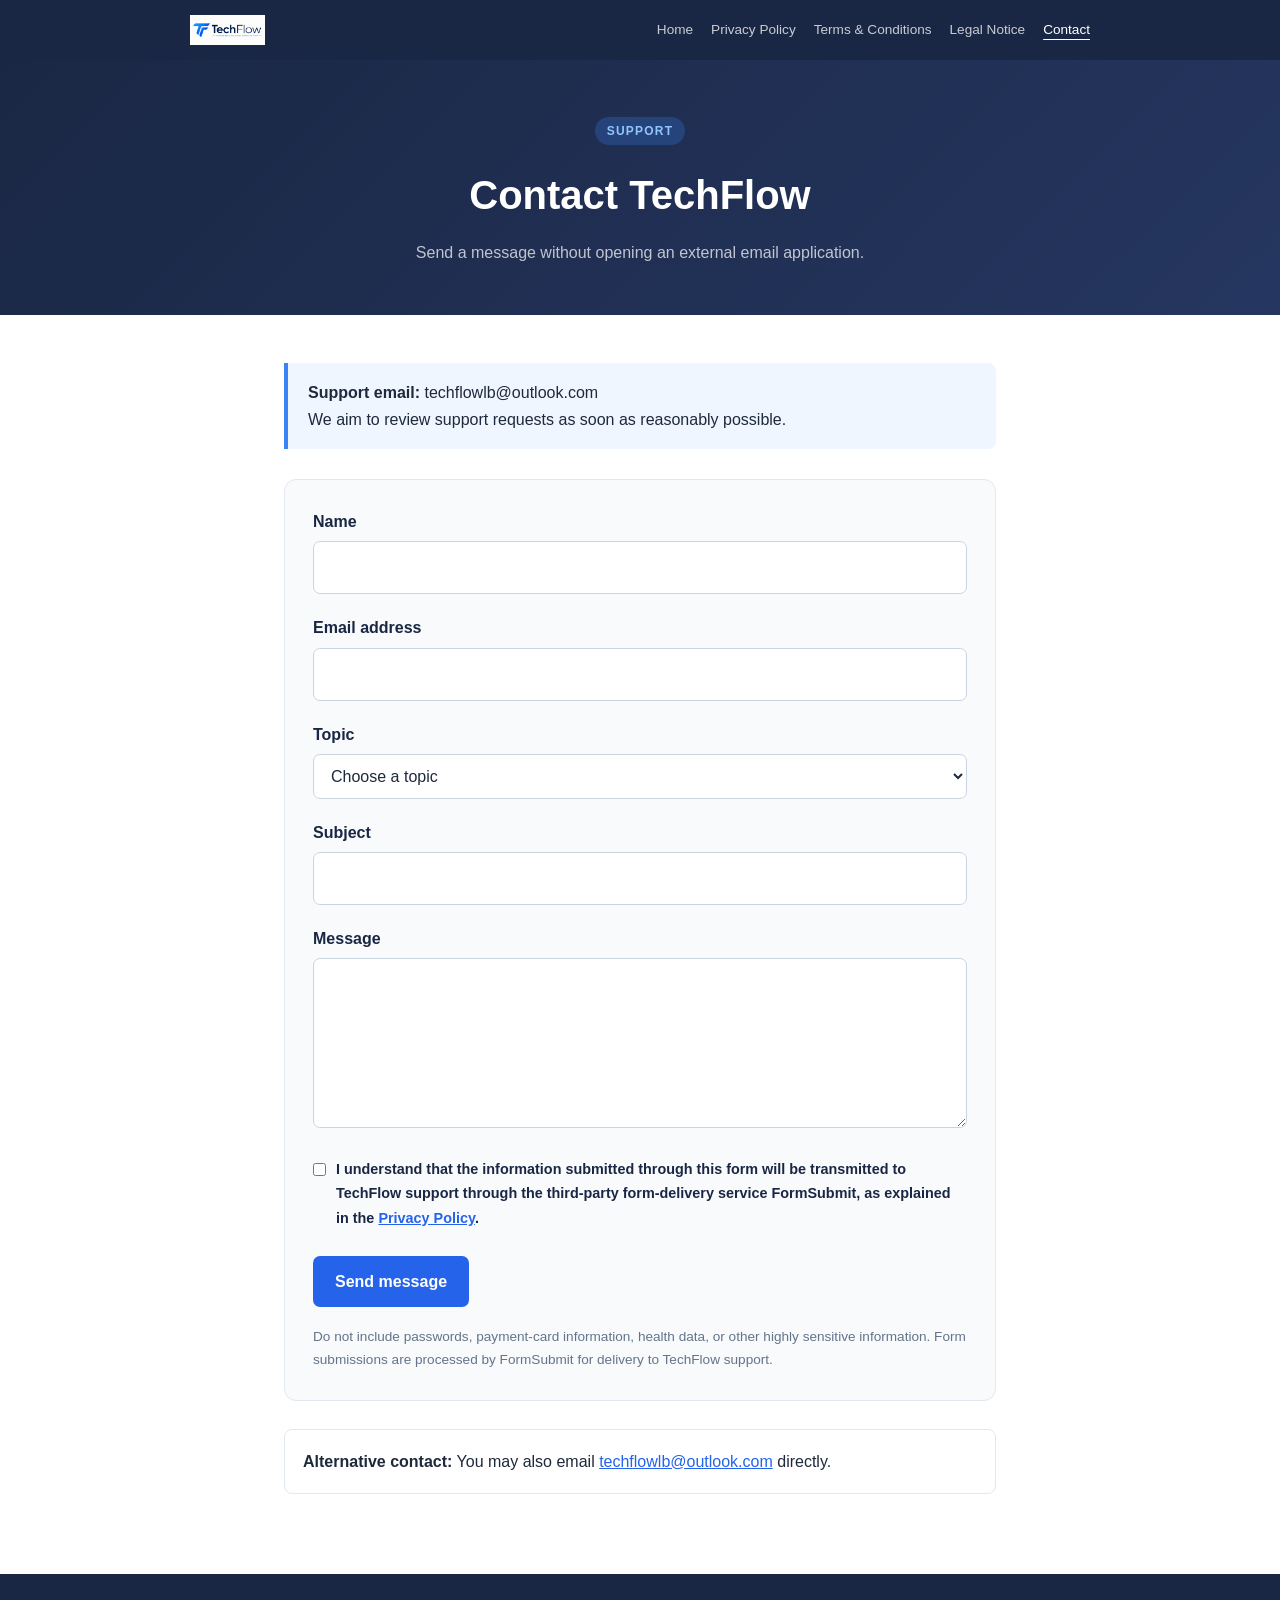
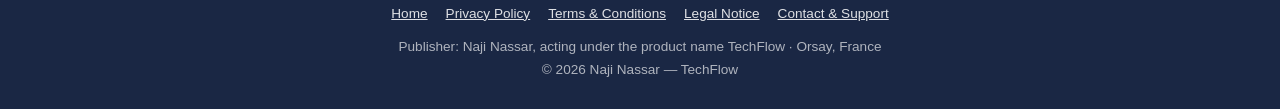
==== contact/index.html @ d801c538 "adding contact page" ====
<!DOCTYPE html>
<html lang="en">
<head>
  <meta charset="utf-8"/>
  <meta name="viewport" content="width=device-width, initial-scale=1.0"/>
  <meta name="description" content="Contact TechFlow support through our secure online contact form."/>
  <link rel="canonical" href="https://3nai-pro.github.io/techflow-legal/contact/"/>
  <title>Contact &amp; Support — TechFlow</title>
  <style>
    *,*::before,*::after{box-sizing:border-box;margin:0;padding:0}
    :root{--navy:#1a2744;--navy-mid:#253660;--primary:#3b82f6;--primary-dk:#2563eb;--text:#1e293b;--muted:#64748b;--border:#e2e8f0;--surface:#f8fafc;--white:#fff;--radius:8px}
    body{font-family:-apple-system,BlinkMacSystemFont,"Segoe UI",Roboto,"Helvetica Neue",Arial,sans-serif;font-size:16px;line-height:1.7;color:var(--text);background:var(--white)}
    header{background:var(--navy);padding:0 24px}
    .header-inner{max-width:900px;margin:auto;display:flex;align-items:center;justify-content:space-between;min-height:60px}
    .logo-link{display:flex;align-items:center;text-decoration:none}
    nav{display:flex;flex-wrap:wrap;justify-content:flex-end;gap:6px 18px}
    nav a{color:rgba(255,255,255,.76);text-decoration:none;font-size:.85rem}
    nav a:hover,nav a:focus,nav a[aria-current="page"]{color:#fff;text-decoration:underline;text-underline-offset:5px}
    .hero{background:linear-gradient(135deg,var(--navy),var(--navy-mid));color:#fff;padding:56px 24px 48px;text-align:center}
    .hero-tag{display:inline-block;background:rgba(59,130,246,.25);color:#93c5fd;font-size:.75rem;font-weight:600;letter-spacing:.1em;text-transform:uppercase;padding:4px 12px;border-radius:20px;margin-bottom:16px}
    .hero h1{font-size:clamp(1.8rem,4vw,2.5rem);margin-bottom:10px}
    .hero p{color:rgba(255,255,255,.72)}
    main{max-width:760px;margin:auto;padding:48px 24px 80px}
    .intro{background:#eff6ff;border-left:4px solid var(--primary);padding:16px 20px;border-radius:0 var(--radius) var(--radius) 0;margin-bottom:30px}
    form{background:var(--surface);border:1px solid var(--border);border-radius:12px;padding:28px}
    .field{margin-bottom:20px}
    label{display:block;font-weight:650;color:var(--navy);margin-bottom:6px}
    input,select,textarea{width:100%;padding:12px 13px;border:1px solid #cbd5e1;border-radius:7px;font:inherit;background:#fff;color:var(--text)}
    textarea{min-height:170px;resize:vertical}
    input:focus,select:focus,textarea:focus{outline:3px solid rgba(59,130,246,.22);border-color:var(--primary)}
    .consent{display:flex;gap:10px;align-items:flex-start;font-size:.9rem}
    .consent input{width:auto;margin-top:6px}
    .honeypot{display:none}
    button{border:0;border-radius:7px;padding:12px 22px;background:var(--primary-dk);color:#fff;font:inherit;font-weight:700;cursor:pointer}
    button:hover,button:focus{background:#1d4ed8}
    .privacy-note{font-size:.85rem;color:var(--muted);margin-top:18px}
    .direct{margin-top:28px;padding:18px;border:1px solid var(--border);border-radius:8px}
    a{color:var(--primary-dk)}
    footer{background:var(--navy);color:rgba(255,255,255,.65);text-align:center;padding:28px 24px;font-size:.85rem}
    footer a{color:rgba(255,255,255,.86)}
    .footer-links{display:flex;flex-wrap:wrap;justify-content:center;gap:8px 18px;margin-bottom:10px}
    @media(max-width:700px){.header-inner{align-items:flex-start;padding:10px 0}nav{gap:5px 11px}nav a{font-size:.77rem}form{padding:20px}}
  </style>
</head>
<body>
<header>
  <div class="header-inner">
    <a class="logo-link" href="https://3nai-pro.github.io/techflow-legal/"><img src="../assets/techflow-logo-light.png" alt="TechFlow" height="30"/></a>
    <nav aria-label="Main navigation">
      <a href="https://3nai-pro.github.io/techflow-legal/">Home</a>
      <a href="https://3nai-pro.github.io/techflow-legal/privacy-policy/">Privacy Policy</a>
      <a href="https://3nai-pro.github.io/techflow-legal/terms-and-conditions/">Terms &amp; Conditions</a>
      <a href="https://3nai-pro.github.io/techflow-legal/legal-notice/">Legal Notice</a>
      <a href="https://3nai-pro.github.io/techflow-legal/contact/" aria-current="page">Contact</a>
    </nav>
  </div>
</header>
<div class="hero">
  <div class="hero-tag">Support</div>
  <h1>Contact TechFlow</h1>
  <p>Send a message without opening an external email application.</p>
</div>
<main>
  <div class="intro"><strong>Support email:</strong> techflowlb@outlook.com<br/>We aim to review support requests as soon as reasonably possible.</div>

  <form action="https://formsubmit.co/techflowlb@outlook.com" method="POST">
    <input type="hidden" name="_subject" value="New TechFlow support request"/>
    <input type="hidden" name="_next" value="https://3nai-pro.github.io/techflow-legal/contact/thanks/"/>
    <input type="hidden" name="_template" value="table"/>
    <input type="hidden" name="_captcha" value="true"/>
    <input type="text" name="_honey" class="honeypot" tabindex="-1" autocomplete="off"/>

    <div class="field">
      <label for="name">Name</label>
      <input id="name" name="name" type="text" autocomplete="name" maxlength="120" required/>
    </div>
    <div class="field">
      <label for="reply-email">Email address</label>
      <input id="reply-email" name="email" type="email" autocomplete="email" maxlength="254" required/>
    </div>
    <div class="field">
      <label for="topic">Topic</label>
      <select id="topic" name="topic" required>
        <option value="">Choose a topic</option>
        <option>Technical support</option>
        <option>Privacy or data request</option>
        <option>Billing or commercial question</option>
        <option>Legal documents</option>
        <option>Feedback or feature request</option>
        <option>Other</option>
      </select>
    </div>
    <div class="field">
      <label for="subject">Subject</label>
      <input id="subject" name="subject" type="text" maxlength="160" required/>
    </div>
    <div class="field">
      <label for="message">Message</label>
      <textarea id="message" name="message" maxlength="5000" required></textarea>
    </div>
    <div class="field consent">
      <input id="consent" name="privacy_acknowledgement" type="checkbox" value="Accepted" required/>
      <label for="consent">I understand that the information submitted through this form will be transmitted to TechFlow support through the third-party form-delivery service FormSubmit, as explained in the <a href="https://3nai-pro.github.io/techflow-legal/privacy-policy/">Privacy Policy</a>.</label>
    </div>
    <button type="submit">Send message</button>
    <p class="privacy-note">Do not include passwords, payment-card information, health data, or other highly sensitive information. Form submissions are processed by FormSubmit for delivery to TechFlow support.</p>
  </form>

  <div class="direct">
    <strong>Alternative contact:</strong> You may also email <a href="mailto:techflowlb@outlook.com">techflowlb@outlook.com</a> directly.
  </div>
</main>
<footer>
  <div class="footer-links">
    <a href="https://3nai-pro.github.io/techflow-legal/">Home</a><a href="https://3nai-pro.github.io/techflow-legal/privacy-policy/">Privacy Policy</a><a href="https://3nai-pro.github.io/techflow-legal/terms-and-conditions/">Terms &amp; Conditions</a><a href="https://3nai-pro.github.io/techflow-legal/legal-notice/">Legal Notice</a><a href="https://3nai-pro.github.io/techflow-legal/contact/">Contact &amp; Support</a>
  </div>
  <div>Publisher: Naji Nassar, acting under the product name TechFlow · Orsay, France</div>
  <div>© 2026 Naji Nassar — TechFlow</div>
</footer>
</body>
</html>
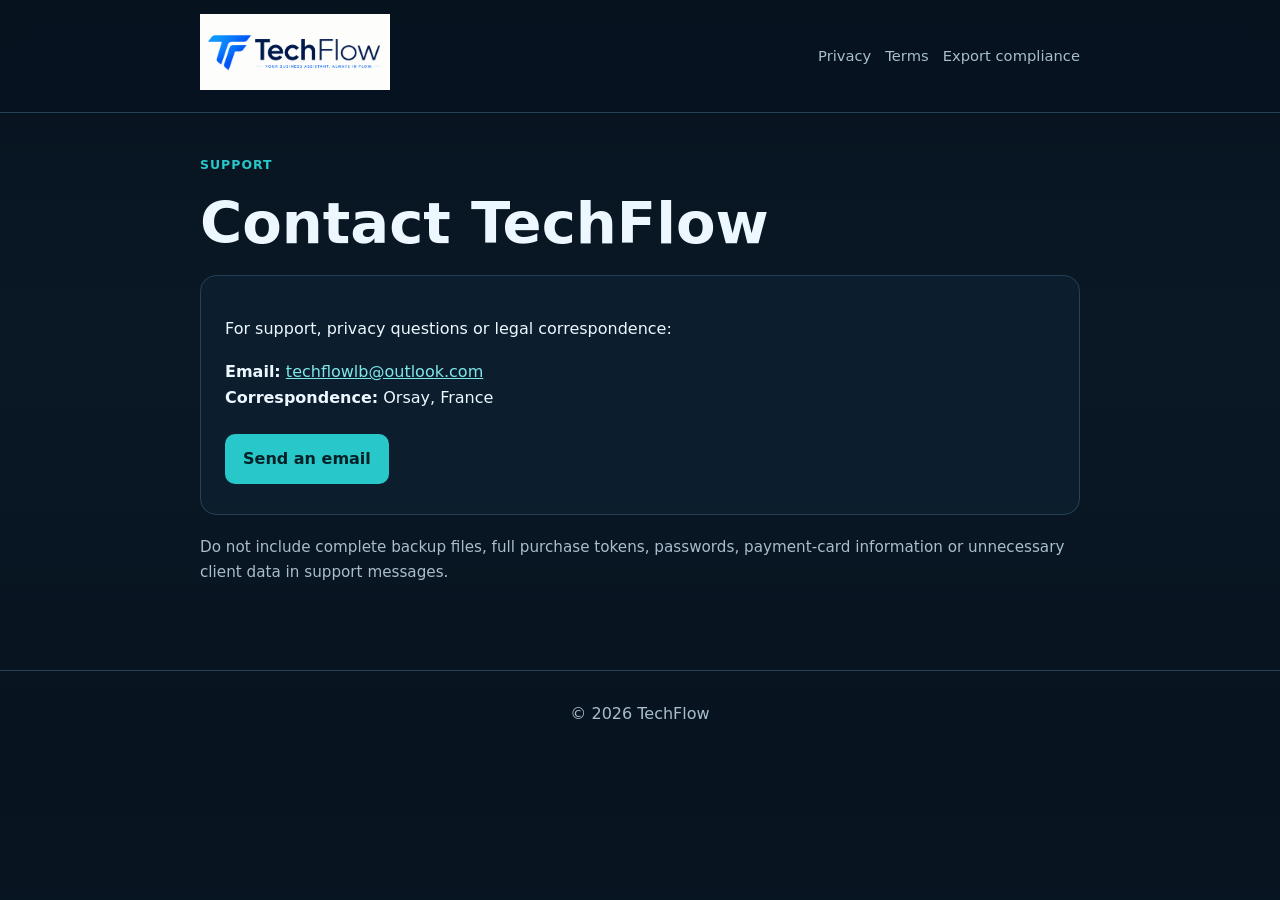
==== commit c4b72ba4: "Add files via upload" ====
--- a/contact/index.html
+++ b/contact/index.html
@@ -1,121 +1 @@
-<!DOCTYPE html>
-<html lang="en">
-<head>
-  <meta charset="utf-8"/>
-  <meta name="viewport" content="width=device-width, initial-scale=1.0"/>
-  <meta name="description" content="Contact TechFlow support through our secure online contact form."/>
-  <link rel="canonical" href="https://3nai-pro.github.io/techflow-legal/contact/"/>
-  <title>Contact &amp; Support — TechFlow</title>
-  <style>
-    *,*::before,*::after{box-sizing:border-box;margin:0;padding:0}
-    :root{--navy:#1a2744;--navy-mid:#253660;--primary:#3b82f6;--primary-dk:#2563eb;--text:#1e293b;--muted:#64748b;--border:#e2e8f0;--surface:#f8fafc;--white:#fff;--radius:8px}
-    body{font-family:-apple-system,BlinkMacSystemFont,"Segoe UI",Roboto,"Helvetica Neue",Arial,sans-serif;font-size:16px;line-height:1.7;color:var(--text);background:var(--white)}
-    header{background:var(--navy);padding:0 24px}
-    .header-inner{max-width:900px;margin:auto;display:flex;align-items:center;justify-content:space-between;min-height:60px}
-    .logo-link{display:flex;align-items:center;text-decoration:none}
-    nav{display:flex;flex-wrap:wrap;justify-content:flex-end;gap:6px 18px}
-    nav a{color:rgba(255,255,255,.76);text-decoration:none;font-size:.85rem}
-    nav a:hover,nav a:focus,nav a[aria-current="page"]{color:#fff;text-decoration:underline;text-underline-offset:5px}
-    .hero{background:linear-gradient(135deg,var(--navy),var(--navy-mid));color:#fff;padding:56px 24px 48px;text-align:center}
-    .hero-tag{display:inline-block;background:rgba(59,130,246,.25);color:#93c5fd;font-size:.75rem;font-weight:600;letter-spacing:.1em;text-transform:uppercase;padding:4px 12px;border-radius:20px;margin-bottom:16px}
-    .hero h1{font-size:clamp(1.8rem,4vw,2.5rem);margin-bottom:10px}
-    .hero p{color:rgba(255,255,255,.72)}
-    main{max-width:760px;margin:auto;padding:48px 24px 80px}
-    .intro{background:#eff6ff;border-left:4px solid var(--primary);padding:16px 20px;border-radius:0 var(--radius) var(--radius) 0;margin-bottom:30px}
-    form{background:var(--surface);border:1px solid var(--border);border-radius:12px;padding:28px}
-    .field{margin-bottom:20px}
-    label{display:block;font-weight:650;color:var(--navy);margin-bottom:6px}
-    input,select,textarea{width:100%;padding:12px 13px;border:1px solid #cbd5e1;border-radius:7px;font:inherit;background:#fff;color:var(--text)}
-    textarea{min-height:170px;resize:vertical}
-    input:focus,select:focus,textarea:focus{outline:3px solid rgba(59,130,246,.22);border-color:var(--primary)}
-    .consent{display:flex;gap:10px;align-items:flex-start;font-size:.9rem}
-    .consent input{width:auto;margin-top:6px}
-    .honeypot{display:none}
-    button{border:0;border-radius:7px;padding:12px 22px;background:var(--primary-dk);color:#fff;font:inherit;font-weight:700;cursor:pointer}
-    button:hover,button:focus{background:#1d4ed8}
-    .privacy-note{font-size:.85rem;color:var(--muted);margin-top:18px}
-    .direct{margin-top:28px;padding:18px;border:1px solid var(--border);border-radius:8px}
-    a{color:var(--primary-dk)}
-    footer{background:var(--navy);color:rgba(255,255,255,.65);text-align:center;padding:28px 24px;font-size:.85rem}
-    footer a{color:rgba(255,255,255,.86)}
-    .footer-links{display:flex;flex-wrap:wrap;justify-content:center;gap:8px 18px;margin-bottom:10px}
-    @media(max-width:700px){.header-inner{align-items:flex-start;padding:10px 0}nav{gap:5px 11px}nav a{font-size:.77rem}form{padding:20px}}
-  </style>
-</head>
-<body>
-<header>
-  <div class="header-inner">
-    <a class="logo-link" href="https://3nai-pro.github.io/techflow-legal/"><img src="../assets/techflow-logo-light.png" alt="TechFlow" height="30"/></a>
-    <nav aria-label="Main navigation">
-      <a href="https://3nai-pro.github.io/techflow-legal/">Home</a>
-      <a href="https://3nai-pro.github.io/techflow-legal/privacy-policy/">Privacy Policy</a>
-      <a href="https://3nai-pro.github.io/techflow-legal/terms-and-conditions/">Terms &amp; Conditions</a>
-      <a href="https://3nai-pro.github.io/techflow-legal/legal-notice/">Legal Notice</a>
-      <a href="https://3nai-pro.github.io/techflow-legal/contact/" aria-current="page">Contact</a>
-    </nav>
-  </div>
-</header>
-<div class="hero">
-  <div class="hero-tag">Support</div>
-  <h1>Contact TechFlow</h1>
-  <p>Send a message without opening an external email application.</p>
-</div>
-<main>
-  <div class="intro"><strong>Support email:</strong> techflowlb@outlook.com<br/>We aim to review support requests as soon as reasonably possible.</div>
-
-  <form action="https://formsubmit.co/techflowlb@outlook.com" method="POST">
-    <input type="hidden" name="_subject" value="New TechFlow support request"/>
-    <input type="hidden" name="_next" value="https://3nai-pro.github.io/techflow-legal/contact/thanks/"/>
-    <input type="hidden" name="_template" value="table"/>
-    <input type="hidden" name="_captcha" value="true"/>
-    <input type="text" name="_honey" class="honeypot" tabindex="-1" autocomplete="off"/>
-
-    <div class="field">
-      <label for="name">Name</label>
-      <input id="name" name="name" type="text" autocomplete="name" maxlength="120" required/>
-    </div>
-    <div class="field">
-      <label for="reply-email">Email address</label>
-      <input id="reply-email" name="email" type="email" autocomplete="email" maxlength="254" required/>
-    </div>
-    <div class="field">
-      <label for="topic">Topic</label>
-      <select id="topic" name="topic" required>
-        <option value="">Choose a topic</option>
-        <option>Technical support</option>
-        <option>Privacy or data request</option>
-        <option>Billing or commercial question</option>
-        <option>Legal documents</option>
-        <option>Feedback or feature request</option>
-        <option>Other</option>
-      </select>
-    </div>
-    <div class="field">
-      <label for="subject">Subject</label>
-      <input id="subject" name="subject" type="text" maxlength="160" required/>
-    </div>
-    <div class="field">
-      <label for="message">Message</label>
-      <textarea id="message" name="message" maxlength="5000" required></textarea>
-    </div>
-    <div class="field consent">
-      <input id="consent" name="privacy_acknowledgement" type="checkbox" value="Accepted" required/>
-      <label for="consent">I understand that the information submitted through this form will be transmitted to TechFlow support through the third-party form-delivery service FormSubmit, as explained in the <a href="https://3nai-pro.github.io/techflow-legal/privacy-policy/">Privacy Policy</a>.</label>
-    </div>
-    <button type="submit">Send message</button>
-    <p class="privacy-note">Do not include passwords, payment-card information, health data, or other highly sensitive information. Form submissions are processed by FormSubmit for delivery to TechFlow support.</p>
-  </form>
-
-  <div class="direct">
-    <strong>Alternative contact:</strong> You may also email <a href="mailto:techflowlb@outlook.com">techflowlb@outlook.com</a> directly.
-  </div>
-</main>
-<footer>
-  <div class="footer-links">
-    <a href="https://3nai-pro.github.io/techflow-legal/">Home</a><a href="https://3nai-pro.github.io/techflow-legal/privacy-policy/">Privacy Policy</a><a href="https://3nai-pro.github.io/techflow-legal/terms-and-conditions/">Terms &amp; Conditions</a><a href="https://3nai-pro.github.io/techflow-legal/legal-notice/">Legal Notice</a><a href="https://3nai-pro.github.io/techflow-legal/contact/">Contact &amp; Support</a>
-  </div>
-  <div>Publisher: Naji Nassar, acting under the product name TechFlow · Orsay, France</div>
-  <div>© 2026 Naji Nassar — TechFlow</div>
-</footer>
-</body>
-</html>+<!doctype html><html lang="en"><head><meta charset="utf-8"><meta name="viewport" content="width=device-width,initial-scale=1"><title>Contact TechFlow</title><link rel="icon" href="../assets/favicon.png"><link rel="stylesheet" href="../assets/styles.css"></head><body><header><nav class="nav"><a href="../"><img src="../assets/techflow-logo.png" alt="TechFlow"></a><div class="links"><a href="../privacy-policy/">Privacy</a><a href="../terms-and-conditions/">Terms</a><a href="../export-compliance/">Export compliance</a></div></nav></header><main><div class="eyebrow">Support</div><h1>Contact TechFlow</h1><div class="card"><p>For support, privacy questions or legal correspondence:</p><p><strong>Email:</strong> <a href="mailto:techflowlb@outlook.com">techflowlb@outlook.com</a><br><strong>Correspondence:</strong> Orsay, France</p><a class="button" href="mailto:techflowlb@outlook.com?subject=TechFlow%20Support">Send an email</a></div><p class="meta">Do not include complete backup files, full purchase tokens, passwords, payment-card information or unnecessary client data in support messages.</p></main><footer>© <span data-year></span> TechFlow</footer><script src="../assets/site.js"></script></body></html>
--- a/assets/styles.css
+++ b/assets/styles.css
@@ -0,0 +1 @@
+:root{--bg:#07131f;--card:#0d2030;--text:#edf7ff;--muted:#a9bdcc;--accent:#28c7c9;--line:#244257;--warn:#ffcf66;--max:920px}*{box-sizing:border-box}html{scroll-behavior:smooth}body{margin:0;font-family:Inter,system-ui,-apple-system,BlinkMacSystemFont,"Segoe UI",sans-serif;background:linear-gradient(180deg,#07131f,#0a1825 45%,#07131f);color:var(--text);line-height:1.65}a{color:#7ee7e8}header{border-bottom:1px solid var(--line);background:rgba(7,19,31,.94);position:sticky;top:0;backdrop-filter:blur(10px);z-index:5}.nav{max-width:var(--max);margin:auto;padding:14px 20px;display:flex;align-items:center;gap:20px;justify-content:space-between}.nav img{width:190px;max-width:48vw}.links{display:flex;flex-wrap:wrap;gap:14px;font-size:.92rem}.links a{text-decoration:none;color:var(--muted)}.links a:hover{color:var(--text)}main{max-width:var(--max);margin:auto;padding:42px 20px 70px}.hero{padding:36px 0 28px}.eyebrow{color:var(--accent);font-weight:700;letter-spacing:.08em;text-transform:uppercase;font-size:.78rem}h1{font-size:clamp(2rem,5vw,3.6rem);line-height:1.08;margin:.3em 0}h2{margin-top:2.2em;border-bottom:1px solid var(--line);padding-bottom:.35em}h3{margin-top:1.6em}.lead{font-size:1.16rem;color:var(--muted);max-width:760px}.card{background:rgba(13,32,48,.78);border:1px solid var(--line);border-radius:16px;padding:24px;margin:20px 0}.notice{border-left:4px solid var(--warn);background:#211d13;padding:16px 18px;border-radius:8px}.good{border-left:4px solid var(--accent);background:#0b272b;padding:16px 18px;border-radius:8px}table{width:100%;border-collapse:collapse;margin:18px 0;background:rgba(13,32,48,.45)}th,td{border:1px solid var(--line);padding:11px;text-align:left;vertical-align:top}th{background:#102b3e}code{background:#102b3e;padding:.12em .35em;border-radius:5px}footer{border-top:1px solid var(--line);color:var(--muted);padding:30px 20px;text-align:center}.button{display:inline-block;background:var(--accent);color:#042027;text-decoration:none;font-weight:750;padding:12px 18px;border-radius:10px;margin:6px 8px 6px 0}.button.secondary{background:transparent;border:1px solid var(--line);color:var(--text)}ul{padding-left:1.25rem}.meta{color:var(--muted);font-size:.95rem}.toc a{display:block;padding:5px 0;text-decoration:none}@media(max-width:700px){.nav{align-items:flex-start;flex-direction:column}.links{gap:10px}main{padding-top:24px}table{font-size:.9rem;display:block;overflow-x:auto}}
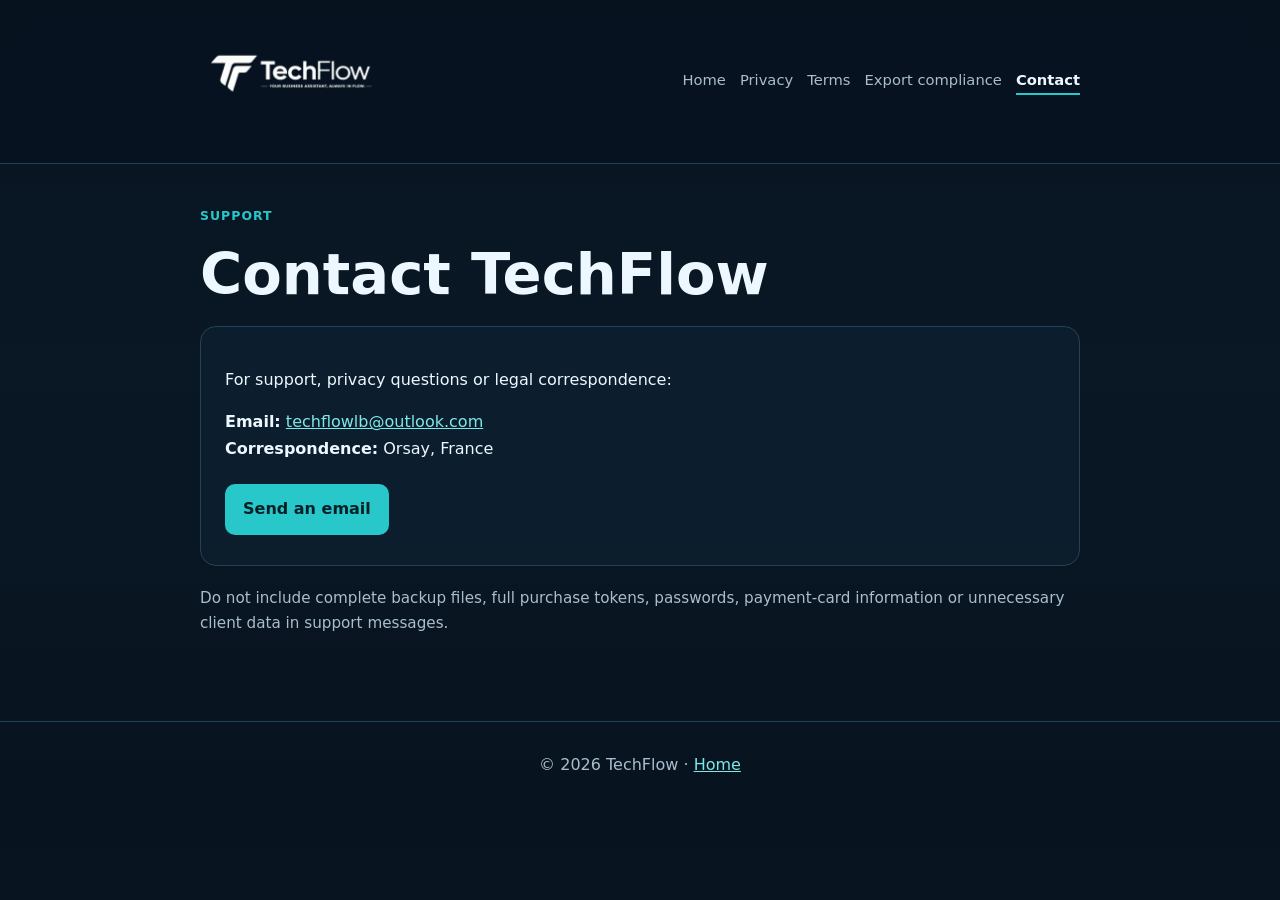
==== commit 85e1da86: "updating webpage browser icon" ====
--- a/contact/index.html
+++ b/contact/index.html
@@ -1 +1 @@
-<!doctype html><html lang="en"><head><meta charset="utf-8"><meta name="viewport" content="width=device-width,initial-scale=1"><title>Contact TechFlow</title><link rel="icon" href="../assets/favicon.png"><link rel="stylesheet" href="../assets/styles.css"></head><body><header><nav class="nav"><a href="../"><img src="../assets/techflow-logo.png" alt="TechFlow"></a><div class="links"><a href="../privacy-policy/">Privacy</a><a href="../terms-and-conditions/">Terms</a><a href="../export-compliance/">Export compliance</a></div></nav></header><main><div class="eyebrow">Support</div><h1>Contact TechFlow</h1><div class="card"><p>For support, privacy questions or legal correspondence:</p><p><strong>Email:</strong> <a href="mailto:techflowlb@outlook.com">techflowlb@outlook.com</a><br><strong>Correspondence:</strong> Orsay, France</p><a class="button" href="mailto:techflowlb@outlook.com?subject=TechFlow%20Support">Send an email</a></div><p class="meta">Do not include complete backup files, full purchase tokens, passwords, payment-card information or unnecessary client data in support messages.</p></main><footer>© <span data-year></span> TechFlow</footer><script src="../assets/site.js"></script></body></html>
+<!doctype html><html lang="en"><head><meta charset="utf-8"><meta name="viewport" content="width=device-width,initial-scale=1"><title>Contact TechFlow</title><link rel="icon" href="../assets/favicon.png"><link rel="stylesheet" href="../assets/styles.css"></head><body><header><nav class="nav"><a href="../"><img src="../assets/techflow-logo-horizontal-light-v2.png?v=20260731" alt="TechFlow"></a><div class="links"><a href="../">Home</a><a href="../privacy-policy/">Privacy</a><a href="../terms-and-conditions/">Terms</a><a href="../export-compliance/">Export compliance</a><a href="../contact/" aria-current="page">Contact</a></div></nav></header><main><div class="eyebrow">Support</div><h1>Contact TechFlow</h1><div class="card"><p>For support, privacy questions or legal correspondence:</p><p><strong>Email:</strong> <a href="mailto:techflowlb@outlook.com">techflowlb@outlook.com</a><br><strong>Correspondence:</strong> Orsay, France</p><a class="button" href="mailto:techflowlb@outlook.com?subject=TechFlow%20Support">Send an email</a></div><p class="meta">Do not include complete backup files, full purchase tokens, passwords, payment-card information or unnecessary client data in support messages.</p></main><footer>© <span data-year></span> TechFlow · <a href="../">Home</a></footer><script src="../assets/site.js"></script></body></html>
--- a/assets/styles.css
+++ b/assets/styles.css
@@ -1 +1 @@
-:root{--bg:#07131f;--card:#0d2030;--text:#edf7ff;--muted:#a9bdcc;--accent:#28c7c9;--line:#244257;--warn:#ffcf66;--max:920px}*{box-sizing:border-box}html{scroll-behavior:smooth}body{margin:0;font-family:Inter,system-ui,-apple-system,BlinkMacSystemFont,"Segoe UI",sans-serif;background:linear-gradient(180deg,#07131f,#0a1825 45%,#07131f);color:var(--text);line-height:1.65}a{color:#7ee7e8}header{border-bottom:1px solid var(--line);background:rgba(7,19,31,.94);position:sticky;top:0;backdrop-filter:blur(10px);z-index:5}.nav{max-width:var(--max);margin:auto;padding:14px 20px;display:flex;align-items:center;gap:20px;justify-content:space-between}.nav img{width:190px;max-width:48vw}.links{display:flex;flex-wrap:wrap;gap:14px;font-size:.92rem}.links a{text-decoration:none;color:var(--muted)}.links a:hover{color:var(--text)}main{max-width:var(--max);margin:auto;padding:42px 20px 70px}.hero{padding:36px 0 28px}.eyebrow{color:var(--accent);font-weight:700;letter-spacing:.08em;text-transform:uppercase;font-size:.78rem}h1{font-size:clamp(2rem,5vw,3.6rem);line-height:1.08;margin:.3em 0}h2{margin-top:2.2em;border-bottom:1px solid var(--line);padding-bottom:.35em}h3{margin-top:1.6em}.lead{font-size:1.16rem;color:var(--muted);max-width:760px}.card{background:rgba(13,32,48,.78);border:1px solid var(--line);border-radius:16px;padding:24px;margin:20px 0}.notice{border-left:4px solid var(--warn);background:#211d13;padding:16px 18px;border-radius:8px}.good{border-left:4px solid var(--accent);background:#0b272b;padding:16px 18px;border-radius:8px}table{width:100%;border-collapse:collapse;margin:18px 0;background:rgba(13,32,48,.45)}th,td{border:1px solid var(--line);padding:11px;text-align:left;vertical-align:top}th{background:#102b3e}code{background:#102b3e;padding:.12em .35em;border-radius:5px}footer{border-top:1px solid var(--line);color:var(--muted);padding:30px 20px;text-align:center}.button{display:inline-block;background:var(--accent);color:#042027;text-decoration:none;font-weight:750;padding:12px 18px;border-radius:10px;margin:6px 8px 6px 0}.button.secondary{background:transparent;border:1px solid var(--line);color:var(--text)}ul{padding-left:1.25rem}.meta{color:var(--muted);font-size:.95rem}.toc a{display:block;padding:5px 0;text-decoration:none}@media(max-width:700px){.nav{align-items:flex-start;flex-direction:column}.links{gap:10px}main{padding-top:24px}table{font-size:.9rem;display:block;overflow-x:auto}}
+:root{--bg:#07131f;--card:#0d2030;--text:#edf7ff;--muted:#a9bdcc;--accent:#28c7c9;--line:#244257;--warn:#ffcf66;--max:920px}*{box-sizing:border-box}html{scroll-behavior:smooth}body{margin:0;font-family:Inter,system-ui,-apple-system,BlinkMacSystemFont,"Segoe UI",sans-serif;background:linear-gradient(180deg,#07131f,#0a1825 45%,#07131f);color:var(--text);line-height:1.65}a{color:#7ee7e8}header{border-bottom:1px solid var(--line);background:rgba(7,19,31,.94);position:sticky;top:0;backdrop-filter:blur(10px);z-index:5}.nav{max-width:var(--max);margin:auto;padding:14px 20px;display:flex;align-items:center;gap:20px;justify-content:space-between}.nav img{width:190px;max-width:48vw}.links{display:flex;flex-wrap:wrap;gap:14px;font-size:.92rem}.links a{text-decoration:none;color:var(--muted)}.links a:hover{color:var(--text)}.links a[aria-current="page"]{color:var(--text);font-weight:700;border-bottom:2px solid var(--accent)}main{max-width:var(--max);margin:auto;padding:42px 20px 70px}.hero{padding:36px 0 28px}.eyebrow{color:var(--accent);font-weight:700;letter-spacing:.08em;text-transform:uppercase;font-size:.78rem}h1{font-size:clamp(2rem,5vw,3.6rem);line-height:1.08;margin:.3em 0}h2{margin-top:2.2em;border-bottom:1px solid var(--line);padding-bottom:.35em}h3{margin-top:1.6em}.lead{font-size:1.16rem;color:var(--muted);max-width:760px}.card{background:rgba(13,32,48,.78);border:1px solid var(--line);border-radius:16px;padding:24px;margin:20px 0}.notice{border-left:4px solid var(--warn);background:#211d13;padding:16px 18px;border-radius:8px}.good{border-left:4px solid var(--accent);background:#0b272b;padding:16px 18px;border-radius:8px}table{width:100%;border-collapse:collapse;margin:18px 0;background:rgba(13,32,48,.45)}th,td{border:1px solid var(--line);padding:11px;text-align:left;vertical-align:top}th{background:#102b3e}code{background:#102b3e;padding:.12em .35em;border-radius:5px}footer{border-top:1px solid var(--line);color:var(--muted);padding:30px 20px;text-align:center}.button{display:inline-block;background:var(--accent);color:#042027;text-decoration:none;font-weight:750;padding:12px 18px;border-radius:10px;margin:6px 8px 6px 0}.button.secondary{background:transparent;border:1px solid var(--line);color:var(--text)}ul{padding-left:1.25rem}.meta{color:var(--muted);font-size:.95rem}.toc a{display:block;padding:5px 0;text-decoration:none}@media(max-width:700px){.nav{align-items:flex-start;flex-direction:column}.links{gap:10px}main{padding-top:24px}table{font-size:.9rem;display:block;overflow-x:auto}}
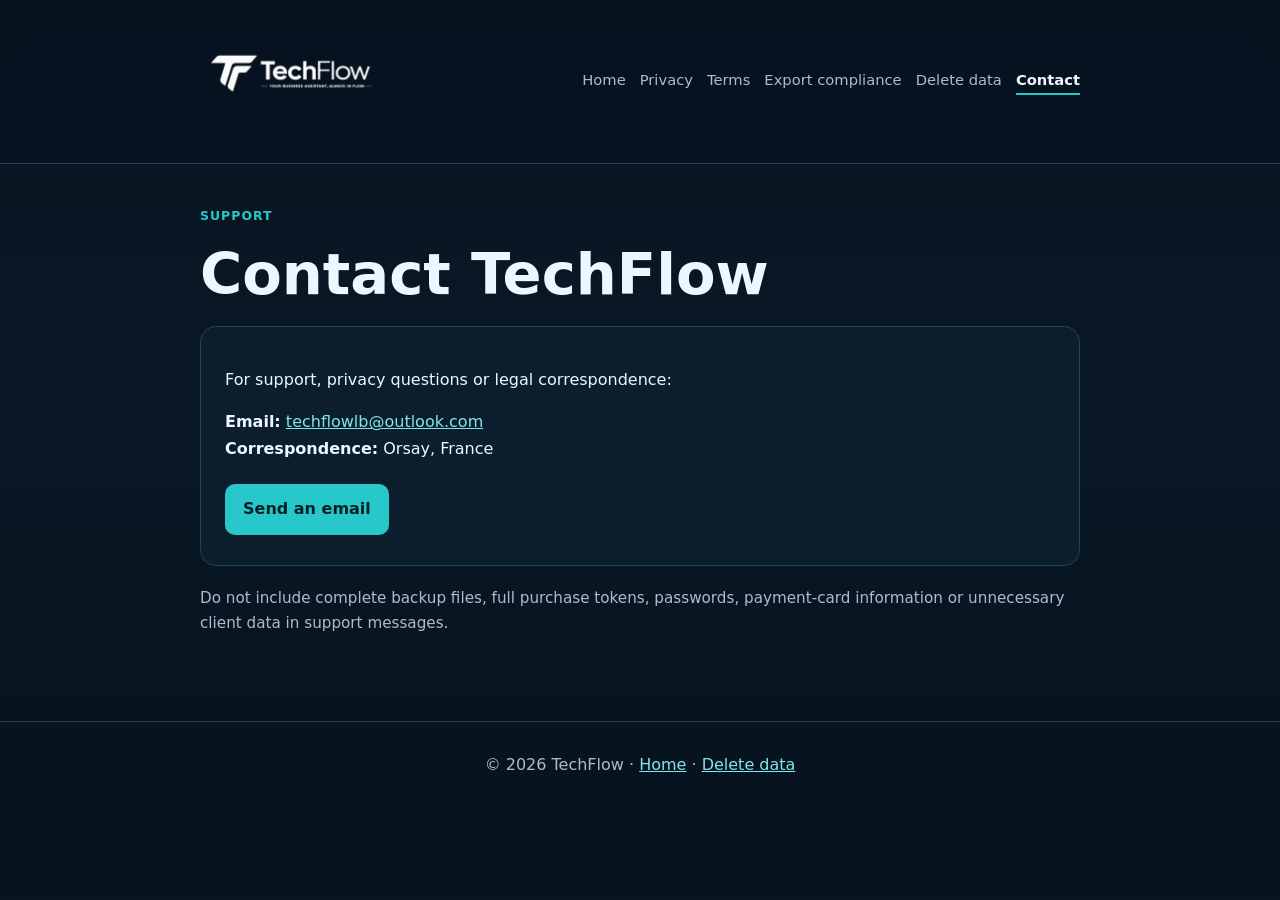
==== commit 833e5998: "Adding delete data page" ====
--- a/contact/index.html
+++ b/contact/index.html
@@ -1 +1,3 @@
-<!doctype html><html lang="en"><head><meta charset="utf-8"><meta name="viewport" content="width=device-width,initial-scale=1"><title>Contact TechFlow</title><link rel="icon" href="../assets/favicon.png"><link rel="stylesheet" href="../assets/styles.css"></head><body><header><nav class="nav"><a href="../"><img src="../assets/techflow-logo-horizontal-light-v2.png?v=20260731" alt="TechFlow"></a><div class="links"><a href="../">Home</a><a href="../privacy-policy/">Privacy</a><a href="../terms-and-conditions/">Terms</a><a href="../export-compliance/">Export compliance</a><a href="../contact/" aria-current="page">Contact</a></div></nav></header><main><div class="eyebrow">Support</div><h1>Contact TechFlow</h1><div class="card"><p>For support, privacy questions or legal correspondence:</p><p><strong>Email:</strong> <a href="mailto:techflowlb@outlook.com">techflowlb@outlook.com</a><br><strong>Correspondence:</strong> Orsay, France</p><a class="button" href="mailto:techflowlb@outlook.com?subject=TechFlow%20Support">Send an email</a></div><p class="meta">Do not include complete backup files, full purchase tokens, passwords, payment-card information or unnecessary client data in support messages.</p></main><footer>© <span data-year></span> TechFlow · <a href="../">Home</a></footer><script src="../assets/site.js"></script></body></html>
+<!DOCTYPE html>
+
+<html lang="en"><head><meta charset="utf-8"/><meta content="width=device-width,initial-scale=1" name="viewport"/><title>Contact TechFlow</title><link href="../assets/favicon.ico?v=20260731" rel="icon" sizes="any"/><link href="../assets/favicon-32x32.png?v=20260731" rel="icon" sizes="32x32" type="image/png"/><link href="../assets/favicon-16x16.png?v=20260731" rel="icon" sizes="16x16" type="image/png"/><link href="../assets/apple-touch-icon.png?v=20260731" rel="apple-touch-icon" sizes="180x180"/><link href="../assets/site.webmanifest?v=20260731" rel="manifest"/><meta content="#0b1f4d" name="theme-color"/><meta content="TechFlow" name="application-name"/><meta content="TechFlow" name="apple-mobile-web-app-title"/><link href="../assets/styles.css" rel="stylesheet"/></head><body><header><nav class="nav"><a href="../"><img alt="TechFlow" src="../assets/techflow-logo-horizontal-light-v2.png?v=20260731"/></a><div class="links"><a href="../">Home</a><a href="../privacy-policy/">Privacy</a><a href="../terms-and-conditions/">Terms</a><a href="../export-compliance/">Export compliance</a><a href="../delete-my-data/">Delete data</a><a aria-current="page" href="../contact/">Contact</a></div></nav></header><main><div class="eyebrow">Support</div><h1>Contact TechFlow</h1><div class="card"><p>For support, privacy questions or legal correspondence:</p><p><strong>Email:</strong> <a href="mailto:techflowlb@outlook.com">techflowlb@outlook.com</a><br/><strong>Correspondence:</strong> Orsay, France</p><a class="button" href="mailto:techflowlb@outlook.com?subject=TechFlow%20Support">Send an email</a></div><p class="meta">Do not include complete backup files, full purchase tokens, passwords, payment-card information or unnecessary client data in support messages.</p></main><footer>© <span data-year=""></span> TechFlow · <a href="../">Home</a> · <a href="../delete-my-data/">Delete data</a></footer><script src="../assets/site.js"></script></body></html>
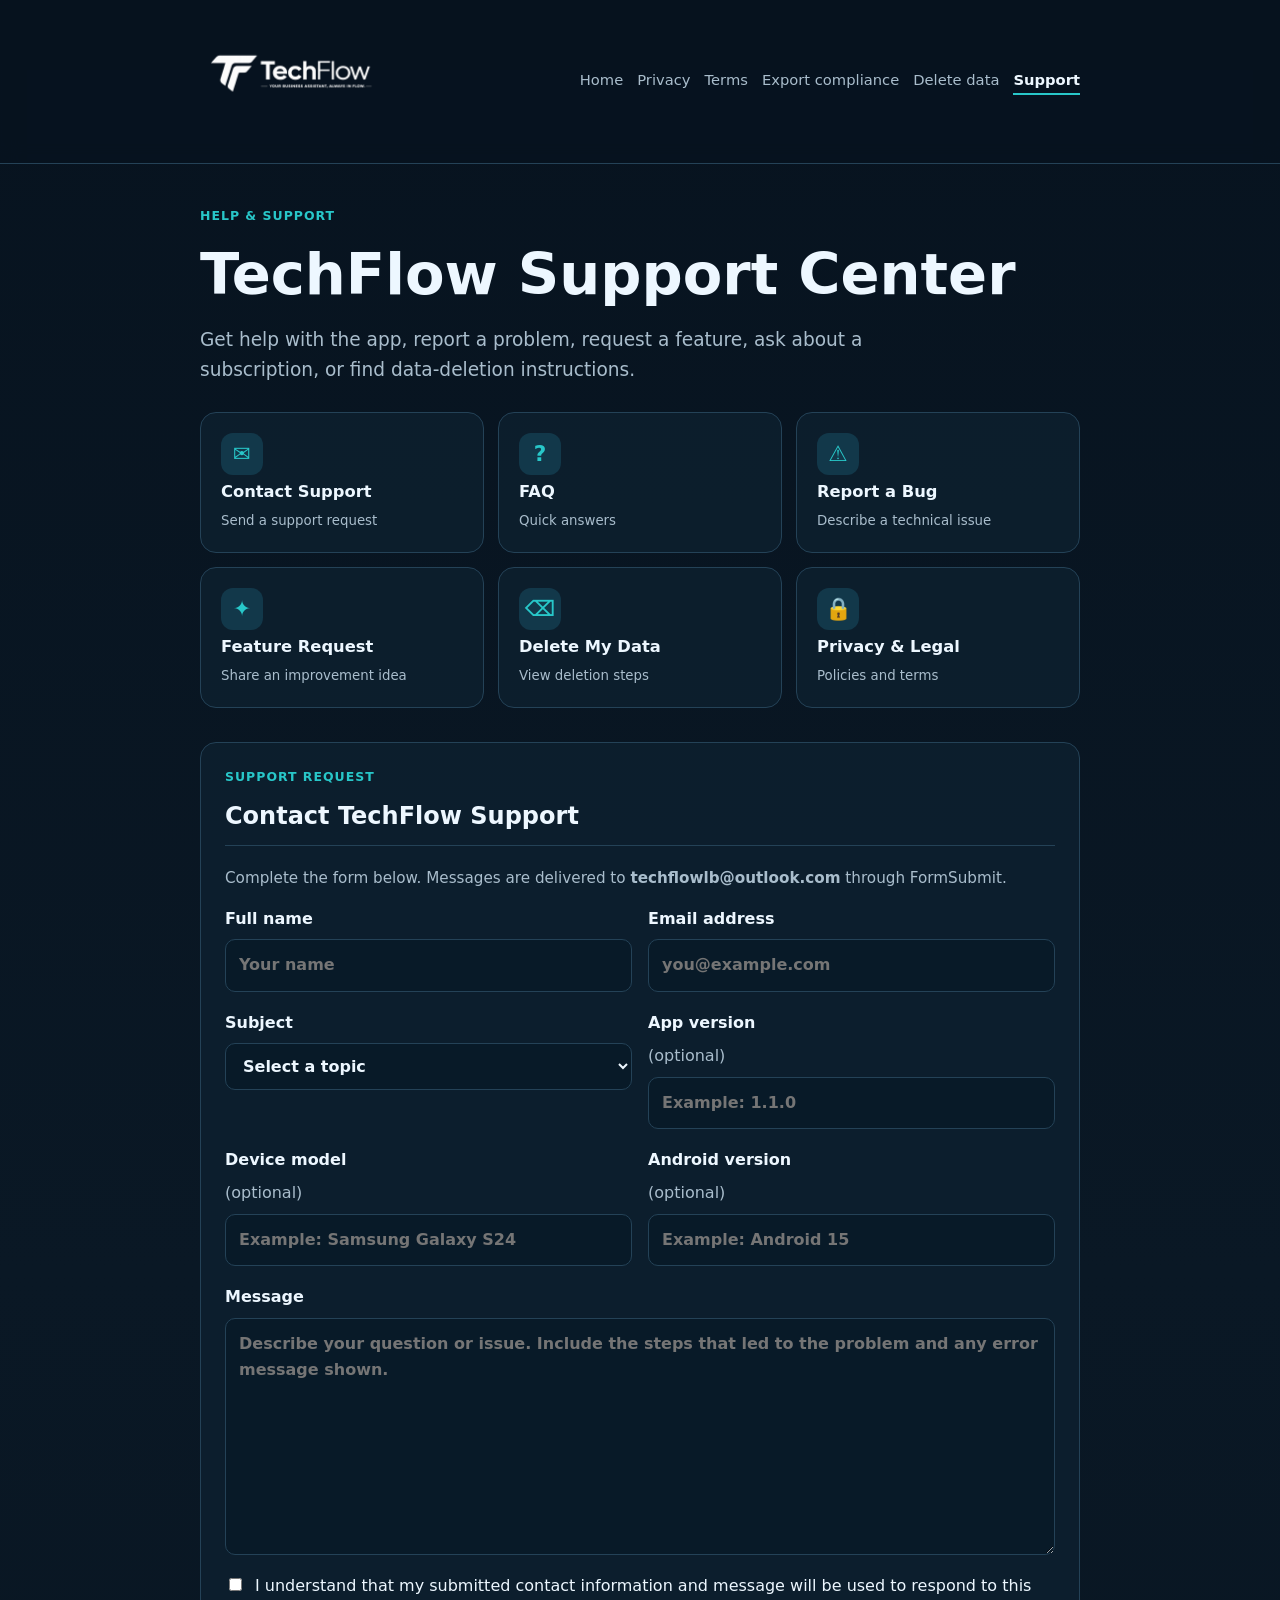
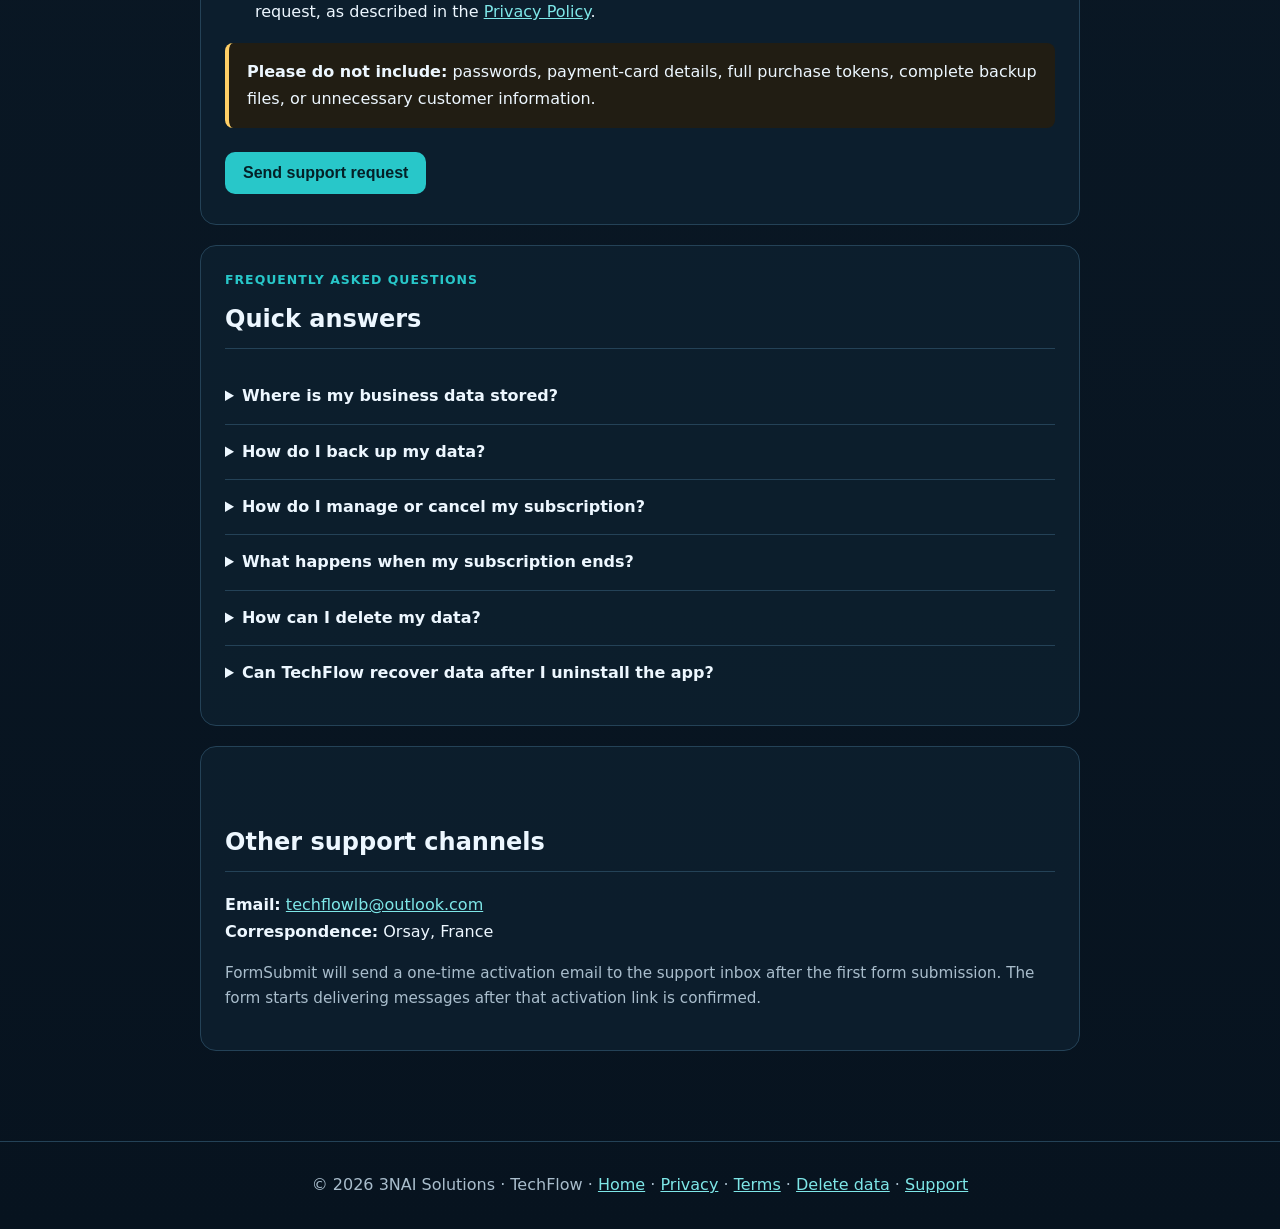
==== commit f8955572: "Updating contact page" ====
--- a/contact/index.html
+++ b/contact/index.html
@@ -1,3 +1,147 @@
 <!DOCTYPE html>
+<html lang="en">
+<head>
+  <meta charset="utf-8"/>
+  <meta content="width=device-width,initial-scale=1" name="viewport"/>
+  <title>TechFlow Support Center</title>
+  <meta content="Contact TechFlow Support, report a bug, request a feature, ask about billing, or find help with data deletion." name="description"/>
+  <link href="../assets/favicon.ico?v=20260802" rel="icon" sizes="any"/>
+  <link href="../assets/favicon-32x32.png?v=20260802" rel="icon" sizes="32x32" type="image/png"/>
+  <link href="../assets/favicon-16x16.png?v=20260802" rel="icon" sizes="16x16" type="image/png"/>
+  <link href="../assets/apple-touch-icon.png?v=20260802" rel="apple-touch-icon" sizes="180x180"/>
+  <link href="../assets/site.webmanifest?v=20260802" rel="manifest"/>
+  <meta content="#0b1f4d" name="theme-color"/>
+  <meta content="TechFlow" name="application-name"/>
+  <meta content="TechFlow" name="apple-mobile-web-app-title"/>
+  <link href="../assets/styles.css?v=20260802" rel="stylesheet"/>
+</head>
+<body>
+<header>
+  <nav class="nav" aria-label="Legal website navigation">
+    <a href="../"><img alt="TechFlow" src="../assets/techflow-logo-horizontal-light-v2.png?v=20260802"/></a>
+    <div class="links">
+      <a href="../">Home</a>
+      <a href="../privacy-policy/">Privacy</a>
+      <a href="../terms-and-conditions/">Terms</a>
+      <a href="../export-compliance/">Export compliance</a>
+      <a href="../delete-my-data/">Delete data</a>
+      <a aria-current="page" href="../contact/">Support</a>
+    </div>
+  </nav>
+</header>
+<main>
+  <div class="eyebrow">Help &amp; support</div>
+  <h1>TechFlow Support Center</h1>
+  <p class="lead">Get help with the app, report a problem, request a feature, ask about a subscription, or find data-deletion instructions.</p>
 
-<html lang="en"><head><meta charset="utf-8"/><meta content="width=device-width,initial-scale=1" name="viewport"/><title>Contact TechFlow</title><link href="../assets/favicon.ico?v=20260731" rel="icon" sizes="any"/><link href="../assets/favicon-32x32.png?v=20260731" rel="icon" sizes="32x32" type="image/png"/><link href="../assets/favicon-16x16.png?v=20260731" rel="icon" sizes="16x16" type="image/png"/><link href="../assets/apple-touch-icon.png?v=20260731" rel="apple-touch-icon" sizes="180x180"/><link href="../assets/site.webmanifest?v=20260731" rel="manifest"/><meta content="#0b1f4d" name="theme-color"/><meta content="TechFlow" name="application-name"/><meta content="TechFlow" name="apple-mobile-web-app-title"/><link href="../assets/styles.css" rel="stylesheet"/></head><body><header><nav class="nav"><a href="../"><img alt="TechFlow" src="../assets/techflow-logo-horizontal-light-v2.png?v=20260731"/></a><div class="links"><a href="../">Home</a><a href="../privacy-policy/">Privacy</a><a href="../terms-and-conditions/">Terms</a><a href="../export-compliance/">Export compliance</a><a href="../delete-my-data/">Delete data</a><a aria-current="page" href="../contact/">Contact</a></div></nav></header><main><div class="eyebrow">Support</div><h1>Contact TechFlow</h1><div class="card"><p>For support, privacy questions or legal correspondence:</p><p><strong>Email:</strong> <a href="mailto:techflowlb@outlook.com">techflowlb@outlook.com</a><br/><strong>Correspondence:</strong> Orsay, France</p><a class="button" href="mailto:techflowlb@outlook.com?subject=TechFlow%20Support">Send an email</a></div><p class="meta">Do not include complete backup files, full purchase tokens, passwords, payment-card information or unnecessary client data in support messages.</p></main><footer>© <span data-year=""></span> TechFlow · <a href="../">Home</a> · <a href="../delete-my-data/">Delete data</a></footer><script src="../assets/site.js"></script></body></html>
+  <section class="support-grid" aria-label="Support options">
+    <a class="support-tile" href="#contact-form"><span aria-hidden="true">✉</span><strong>Contact Support</strong><small>Send a support request</small></a>
+    <a class="support-tile" href="#faq"><span aria-hidden="true">?</span><strong>FAQ</strong><small>Quick answers</small></a>
+    <a class="support-tile" href="#contact-form" data-support-subject="Bug report"><span aria-hidden="true">⚠</span><strong>Report a Bug</strong><small>Describe a technical issue</small></a>
+    <a class="support-tile" href="#contact-form" data-support-subject="Feature request"><span aria-hidden="true">✦</span><strong>Feature Request</strong><small>Share an improvement idea</small></a>
+    <a class="support-tile" href="../delete-my-data/"><span aria-hidden="true">⌫</span><strong>Delete My Data</strong><small>View deletion steps</small></a>
+    <a class="support-tile" href="../privacy-policy/"><span aria-hidden="true">🔒</span><strong>Privacy &amp; Legal</strong><small>Policies and terms</small></a>
+  </section>
+
+  <section id="contact-form" class="card form-card">
+    <div class="eyebrow">Support request</div>
+    <h2>Contact TechFlow Support</h2>
+    <p class="meta">Complete the form below. Messages are delivered to <strong>techflowlb@outlook.com</strong> through FormSubmit.</p>
+
+    <form action="https://formsubmit.co/techflowlb@outlook.com" method="POST" class="support-form">
+      <input type="hidden" name="_subject" value="New TechFlow Support Request"/>
+      <input type="hidden" name="_template" value="table"/>
+      <input type="hidden" name="_captcha" value="false"/>
+      <input type="hidden" name="_next" value="https://3nai-pro.github.io/techflow-legal/contact/?submitted=true"/>
+      <input type="text" name="_honey" class="honeypot" tabindex="-1" autocomplete="off" aria-hidden="true"/>
+
+      <div class="form-row two-columns">
+        <label>Full name
+          <input type="text" name="name" autocomplete="name" required maxlength="100" placeholder="Your name"/>
+        </label>
+        <label>Email address
+          <input type="email" name="email" autocomplete="email" required maxlength="160" placeholder="you@example.com"/>
+        </label>
+      </div>
+
+      <div class="form-row two-columns">
+        <label>Subject
+          <select name="support_type" id="support-type" required>
+            <option value="">Select a topic</option>
+            <option value="Technical issue">Technical issue</option>
+            <option value="Subscription">Subscription</option>
+            <option value="Billing">Billing</option>
+            <option value="Bug report">Bug report</option>
+            <option value="Feature request">Feature request</option>
+            <option value="Data deletion">Data deletion</option>
+            <option value="Privacy or legal">Privacy or legal</option>
+            <option value="Other">Other</option>
+          </select>
+        </label>
+        <label>App version <span class="optional">(optional)</span>
+          <input type="text" name="app_version" maxlength="40" placeholder="Example: 1.1.0"/>
+        </label>
+      </div>
+
+      <div class="form-row two-columns">
+        <label>Device model <span class="optional">(optional)</span>
+          <input type="text" name="device_model" maxlength="100" placeholder="Example: Samsung Galaxy S24"/>
+        </label>
+        <label>Android version <span class="optional">(optional)</span>
+          <input type="text" name="android_version" maxlength="40" placeholder="Example: Android 15"/>
+        </label>
+      </div>
+
+      <label>Message
+        <textarea name="message" required maxlength="5000" rows="8" placeholder="Describe your question or issue. Include the steps that led to the problem and any error message shown."></textarea>
+      </label>
+
+      <label class="consent-line">
+        <input type="checkbox" required name="privacy_acknowledgement" value="Accepted"/>
+        <span>I understand that my submitted contact information and message will be used to respond to this request, as described in the <a href="../privacy-policy/">Privacy Policy</a>.</span>
+      </label>
+
+      <div class="notice compact"><strong>Please do not include:</strong> passwords, payment-card details, full purchase tokens, complete backup files, or unnecessary customer information.</div>
+      <button class="button form-submit" type="submit">Send support request</button>
+      <p class="meta form-status" id="form-status" hidden>Your request was submitted. TechFlow Support will review it as soon as possible.</p>
+    </form>
+  </section>
+
+  <section id="faq" class="card faq-card">
+    <div class="eyebrow">Frequently asked questions</div>
+    <h2>Quick answers</h2>
+    <details><summary>Where is my business data stored?</summary><p>TechFlow stores clients, quotations, invoices, interventions, inventory and settings locally on your device. TechFlow does not operate cloud synchronization for these business records in the current release.</p></details>
+    <details><summary>How do I back up my data?</summary><p>Use the Backup &amp; Restore section in TechFlow Settings. Exported backups are JSON files with an integrity checksum, but they are not encrypted. Store them in a protected location.</p></details>
+    <details><summary>How do I manage or cancel my subscription?</summary><p>Subscriptions are managed through Google Play. Open Google Play, select your profile, then Payments &amp; subscriptions → Subscriptions → TechFlow.</p></details>
+    <details><summary>What happens when my subscription ends?</summary><p>Your existing records remain available for viewing and backup export. Actions that create or modify business data become restricted until access is restored.</p></details>
+    <details><summary>How can I delete my data?</summary><p>You can delete individual records in the app, clear TechFlow storage in Android Settings, uninstall the app, and manually delete exported backup files. See the <a href="../delete-my-data/">Delete My Data page</a> for full instructions.</p></details>
+    <details><summary>Can TechFlow recover data after I uninstall the app?</summary><p>No. TechFlow cannot remotely recover locally stored data. Keep an exported backup before uninstalling or clearing app storage.</p></details>
+  </section>
+
+  <section class="card">
+    <h2>Other support channels</h2>
+    <p><strong>Email:</strong> <a href="mailto:techflowlb@outlook.com">techflowlb@outlook.com</a><br/>
+    <strong>Correspondence:</strong> Orsay, France</p>
+    <p class="meta">FormSubmit will send a one-time activation email to the support inbox after the first form submission. The form starts delivering messages after that activation link is confirmed.</p>
+  </section>
+</main>
+<footer>© <span data-year=""></span> 3NAI Solutions · TechFlow · <a href="../">Home</a> · <a href="../privacy-policy/">Privacy</a> · <a href="../terms-and-conditions/">Terms</a> · <a href="../delete-my-data/">Delete data</a> · <a href="../contact/">Support</a></footer>
+<script src="../assets/site.js"></script>
+<script>
+(function(){
+  const params = new URLSearchParams(window.location.search);
+  const status = document.getElementById('form-status');
+  if (params.get('submitted') === 'true' && status) {
+    status.hidden = false;
+    status.scrollIntoView({behavior:'smooth', block:'center'});
+  }
+  const select = document.getElementById('support-type');
+  document.querySelectorAll('[data-support-subject]').forEach(function(link){
+    link.addEventListener('click', function(){
+      if (select) select.value = link.getAttribute('data-support-subject') || '';
+    });
+  });
+})();
+</script>
+</body>
+</html>
--- a/assets/styles.css
+++ b/assets/styles.css
@@ -1 +1,6 @@
 :root{--bg:#07131f;--card:#0d2030;--text:#edf7ff;--muted:#a9bdcc;--accent:#28c7c9;--line:#244257;--warn:#ffcf66;--max:920px}*{box-sizing:border-box}html{scroll-behavior:smooth}body{margin:0;font-family:Inter,system-ui,-apple-system,BlinkMacSystemFont,"Segoe UI",sans-serif;background:linear-gradient(180deg,#07131f,#0a1825 45%,#07131f);color:var(--text);line-height:1.65}a{color:#7ee7e8}header{border-bottom:1px solid var(--line);background:rgba(7,19,31,.94);position:sticky;top:0;backdrop-filter:blur(10px);z-index:5}.nav{max-width:var(--max);margin:auto;padding:14px 20px;display:flex;align-items:center;gap:20px;justify-content:space-between}.nav img{width:190px;max-width:48vw}.links{display:flex;flex-wrap:wrap;gap:14px;font-size:.92rem}.links a{text-decoration:none;color:var(--muted)}.links a:hover{color:var(--text)}.links a[aria-current="page"]{color:var(--text);font-weight:700;border-bottom:2px solid var(--accent)}main{max-width:var(--max);margin:auto;padding:42px 20px 70px}.hero{padding:36px 0 28px}.eyebrow{color:var(--accent);font-weight:700;letter-spacing:.08em;text-transform:uppercase;font-size:.78rem}h1{font-size:clamp(2rem,5vw,3.6rem);line-height:1.08;margin:.3em 0}h2{margin-top:2.2em;border-bottom:1px solid var(--line);padding-bottom:.35em}h3{margin-top:1.6em}.lead{font-size:1.16rem;color:var(--muted);max-width:760px}.card{background:rgba(13,32,48,.78);border:1px solid var(--line);border-radius:16px;padding:24px;margin:20px 0}.notice{border-left:4px solid var(--warn);background:#211d13;padding:16px 18px;border-radius:8px}.good{border-left:4px solid var(--accent);background:#0b272b;padding:16px 18px;border-radius:8px}table{width:100%;border-collapse:collapse;margin:18px 0;background:rgba(13,32,48,.45)}th,td{border:1px solid var(--line);padding:11px;text-align:left;vertical-align:top}th{background:#102b3e}code{background:#102b3e;padding:.12em .35em;border-radius:5px}footer{border-top:1px solid var(--line);color:var(--muted);padding:30px 20px;text-align:center}.button{display:inline-block;background:var(--accent);color:#042027;text-decoration:none;font-weight:750;padding:12px 18px;border-radius:10px;margin:6px 8px 6px 0}.button.secondary{background:transparent;border:1px solid var(--line);color:var(--text)}ul{padding-left:1.25rem}.meta{color:var(--muted);font-size:.95rem}.toc a{display:block;padding:5px 0;text-decoration:none}@media(max-width:700px){.nav{align-items:flex-start;flex-direction:column}.links{gap:10px}main{padding-top:24px}table{font-size:.9rem;display:block;overflow-x:auto}}
+
+/* Support center */
+.support-grid{display:grid;grid-template-columns:repeat(3,minmax(0,1fr));gap:14px;margin:26px 0 34px}.support-tile{display:flex;flex-direction:column;gap:4px;min-height:138px;padding:20px;border:1px solid var(--line);border-radius:16px;background:rgba(13,32,48,.78);text-decoration:none;color:var(--text);transition:transform .15s ease,border-color .15s ease,background .15s ease}.support-tile:hover{transform:translateY(-2px);border-color:var(--accent);background:#102b3e}.support-tile>span{display:grid;place-items:center;width:42px;height:42px;border-radius:12px;background:#12384a;color:var(--accent);font-size:1.35rem;font-weight:800}.support-tile strong{font-size:1.02rem}.support-tile small{color:var(--muted)}.form-card h2,.faq-card h2{margin-top:.4em}.support-form{display:flex;flex-direction:column;gap:18px}.form-row{display:grid;gap:16px}.two-columns{grid-template-columns:repeat(2,minmax(0,1fr))}.support-form label{display:flex;flex-direction:column;gap:7px;color:var(--text);font-weight:650}.support-form input,.support-form select,.support-form textarea{width:100%;border:1px solid var(--line);border-radius:10px;background:#081a28;color:var(--text);font:inherit;padding:12px 13px;outline:none}.support-form textarea{resize:vertical;min-height:150px}.support-form input:focus,.support-form select:focus,.support-form textarea:focus{border-color:var(--accent);box-shadow:0 0 0 3px rgba(40,199,201,.12)}.support-form select option{background:#081a28;color:var(--text)}.optional{color:var(--muted);font-weight:400}.consent-line{display:grid!important;grid-template-columns:auto 1fr;align-items:start;gap:10px!important;font-weight:400!important}.consent-line input{width:auto;margin-top:.35em}.notice.compact{margin:0}.form-submit{border:0;cursor:pointer;align-self:flex-start;font-size:1rem}.form-status{padding:14px 16px;border:1px solid var(--accent);background:#0b272b;border-radius:10px;color:var(--text)}.honeypot{position:absolute!important;left:-9999px!important;opacity:0!important;pointer-events:none!important}.faq-card details{border-bottom:1px solid var(--line);padding:14px 0}.faq-card details:last-child{border-bottom:0}.faq-card summary{cursor:pointer;font-weight:700;color:var(--text)}.faq-card details p{color:var(--muted);margin:.7em 0 .2em}
+@media(max-width:760px){.support-grid{grid-template-columns:repeat(2,minmax(0,1fr))}.two-columns{grid-template-columns:1fr}}
+@media(max-width:480px){.support-grid{grid-template-columns:1fr}.support-tile{min-height:auto}}
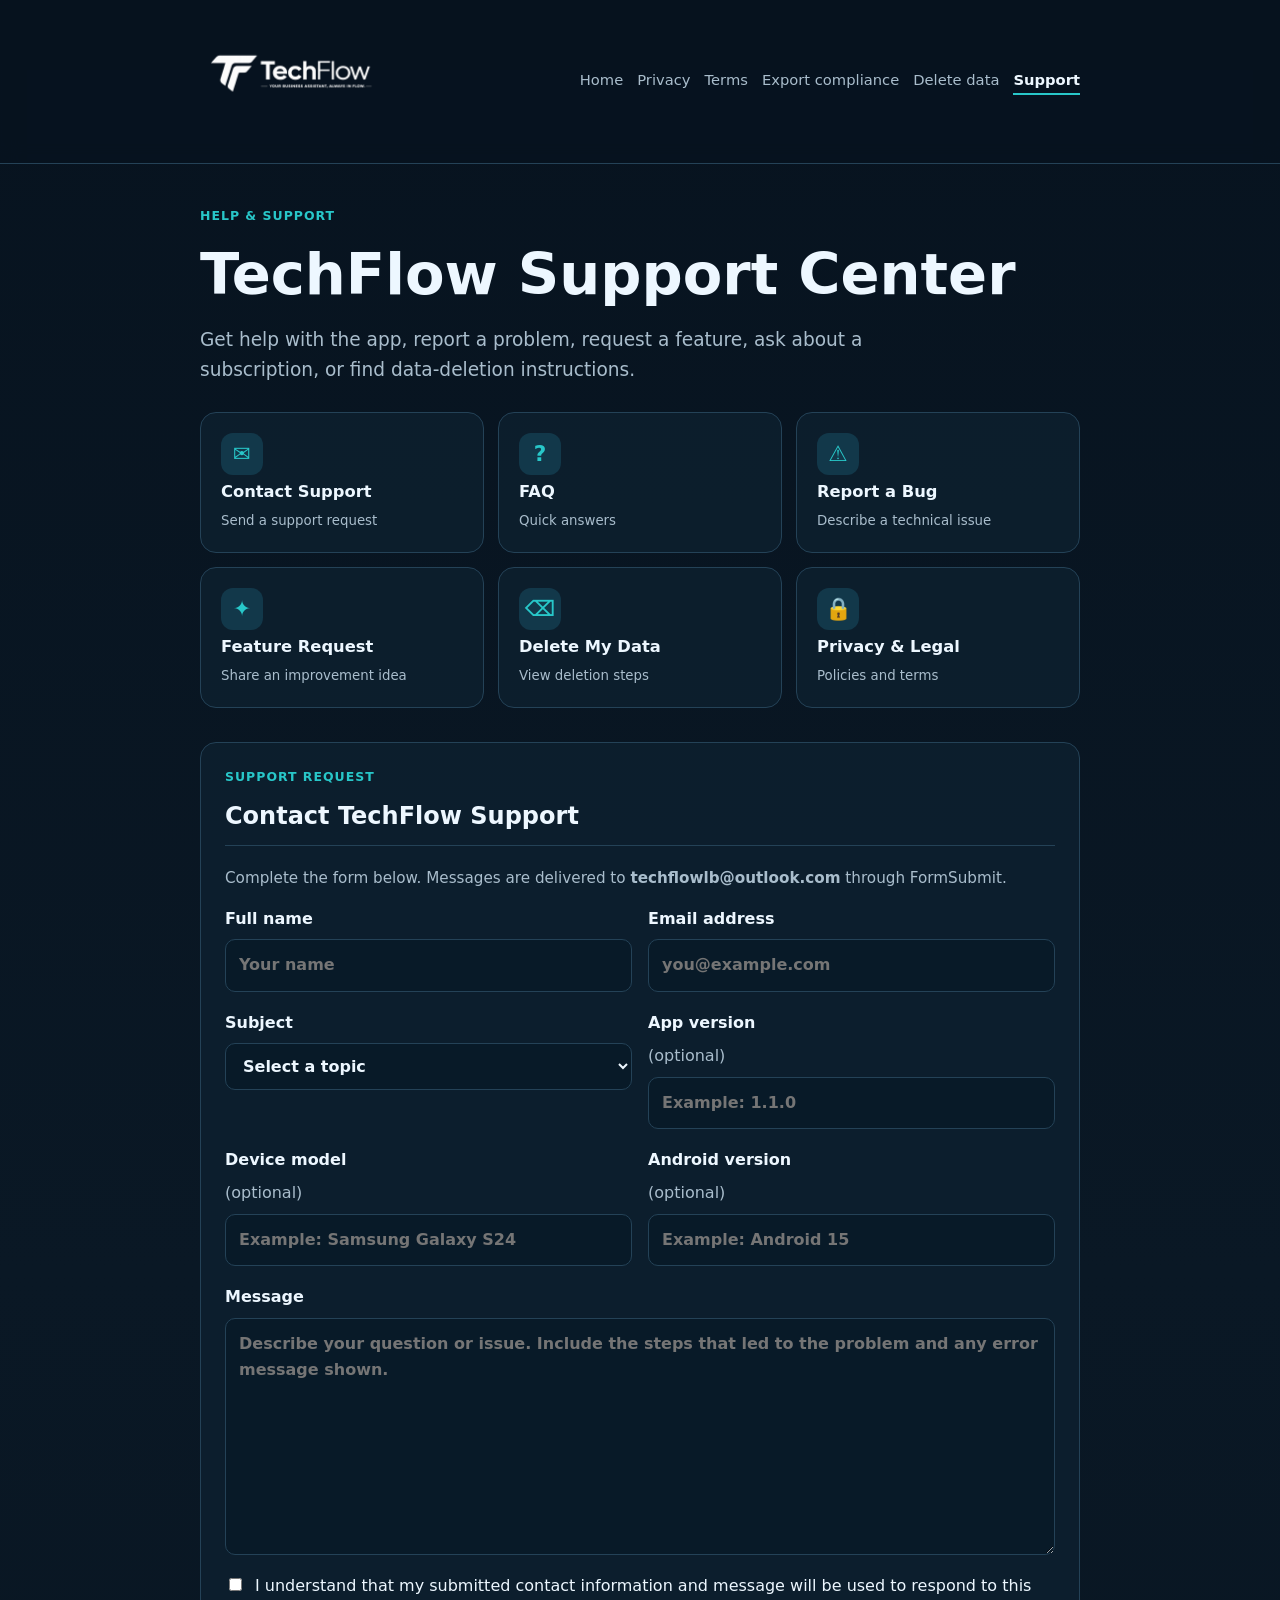
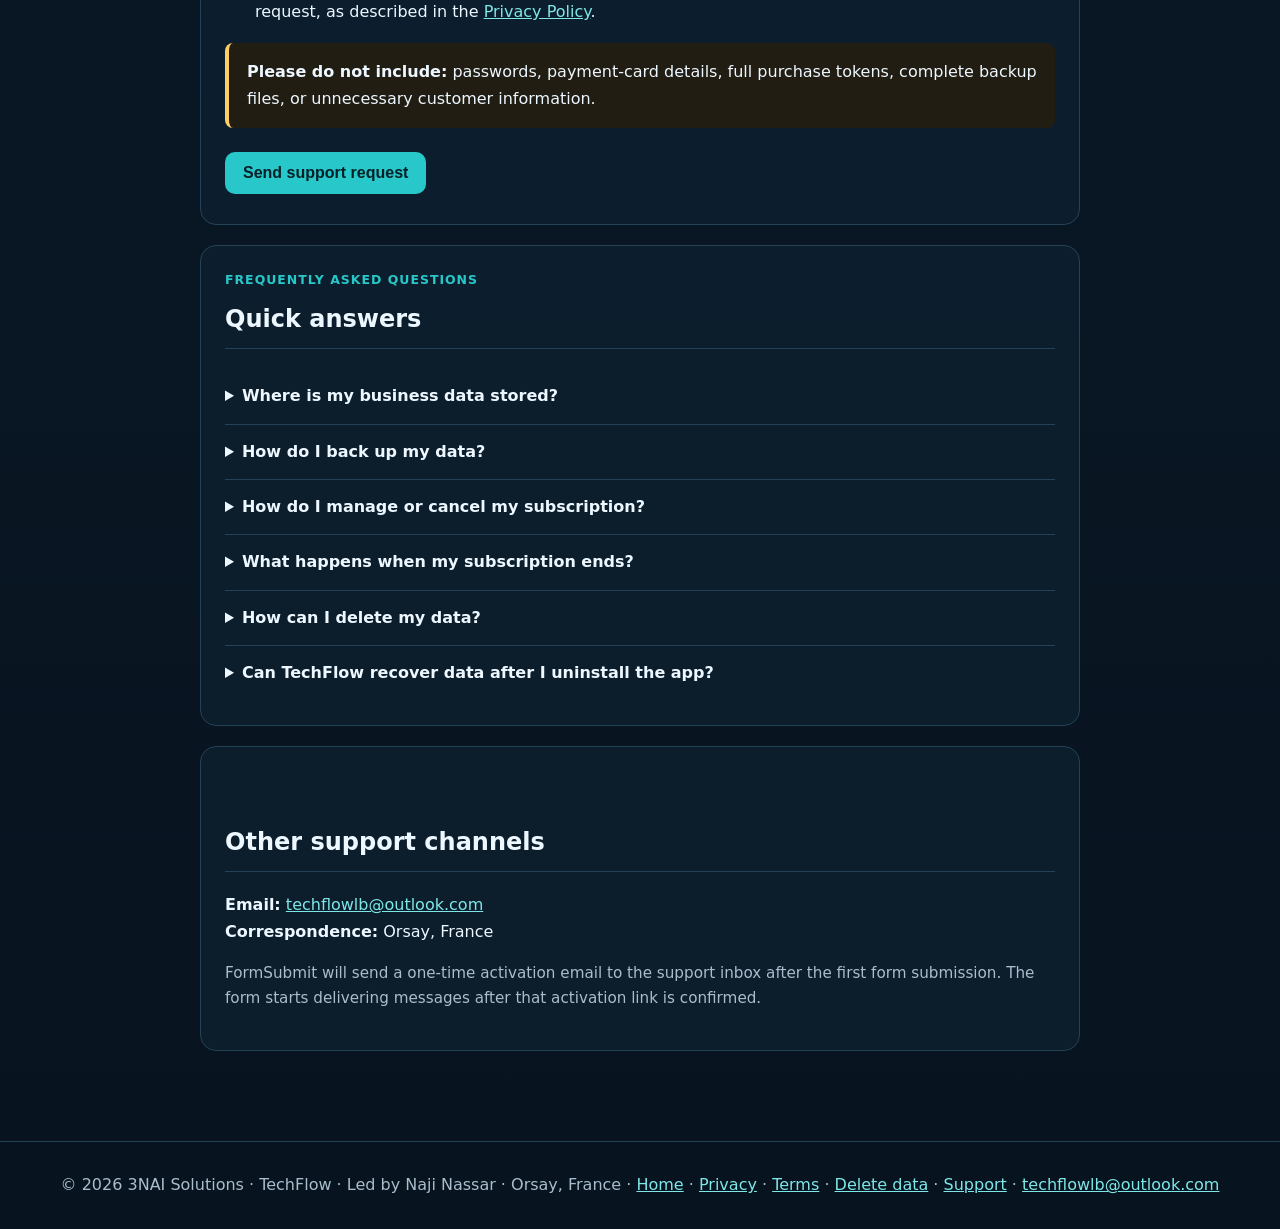
==== commit b07452c6: "footer fix" ====
--- a/contact/index.html
+++ b/contact/index.html
@@ -125,7 +125,7 @@
     <p class="meta">FormSubmit will send a one-time activation email to the support inbox after the first form submission. The form starts delivering messages after that activation link is confirmed.</p>
   </section>
 </main>
-<footer>© <span data-year=""></span> 3NAI Solutions · TechFlow · <a href="../">Home</a> · <a href="../privacy-policy/">Privacy</a> · <a href="../terms-and-conditions/">Terms</a> · <a href="../delete-my-data/">Delete data</a> · <a href="../contact/">Support</a></footer>
+<footer>© <span data-year=""></span> 3NAI Solutions · TechFlow · Led by Naji Nassar · Orsay, France · <a href="../">Home</a> · <a href="../privacy-policy/">Privacy</a> · <a href="../terms-and-conditions/">Terms</a> · <a href="../delete-my-data/">Delete data</a> · <a href="../contact/">Support</a> · <a href="mailto:techflowlb@outlook.com">techflowlb@outlook.com</a></footer>
 <script src="../assets/site.js"></script>
 <script>
 (function(){
